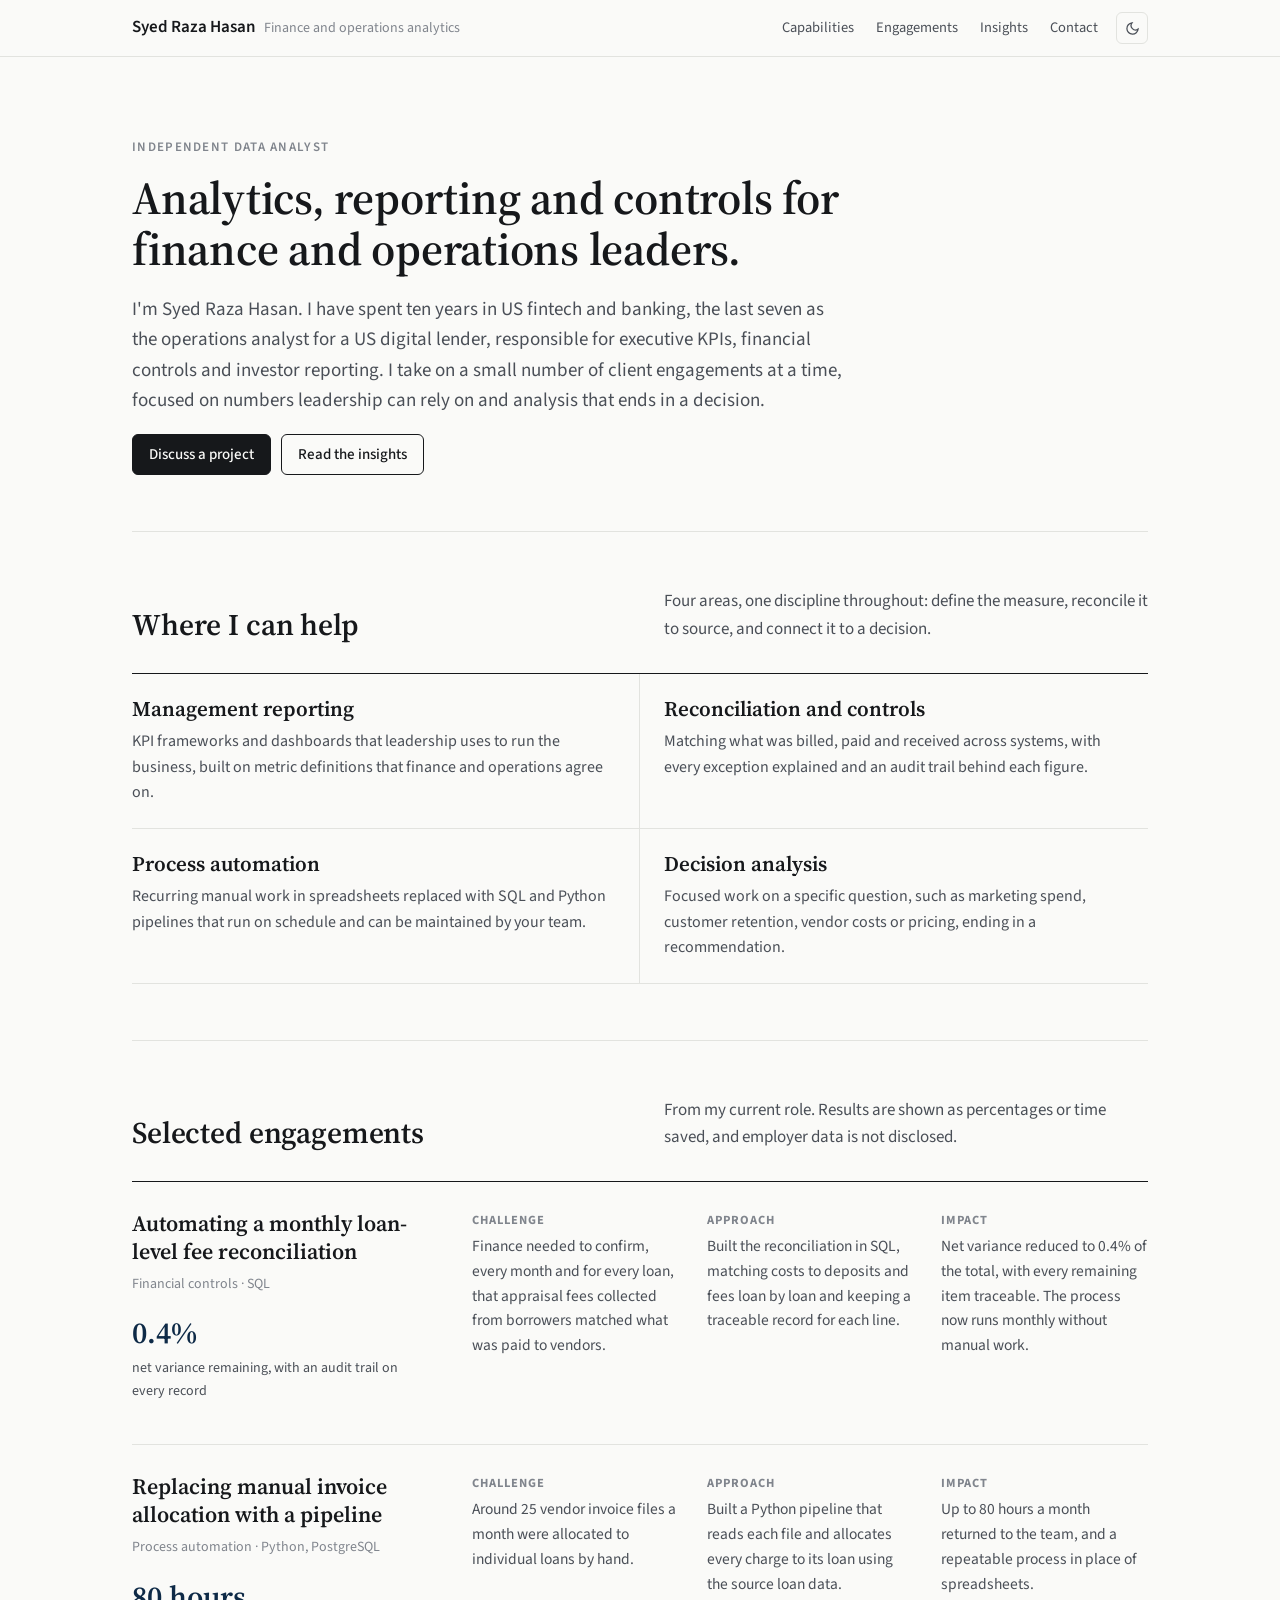
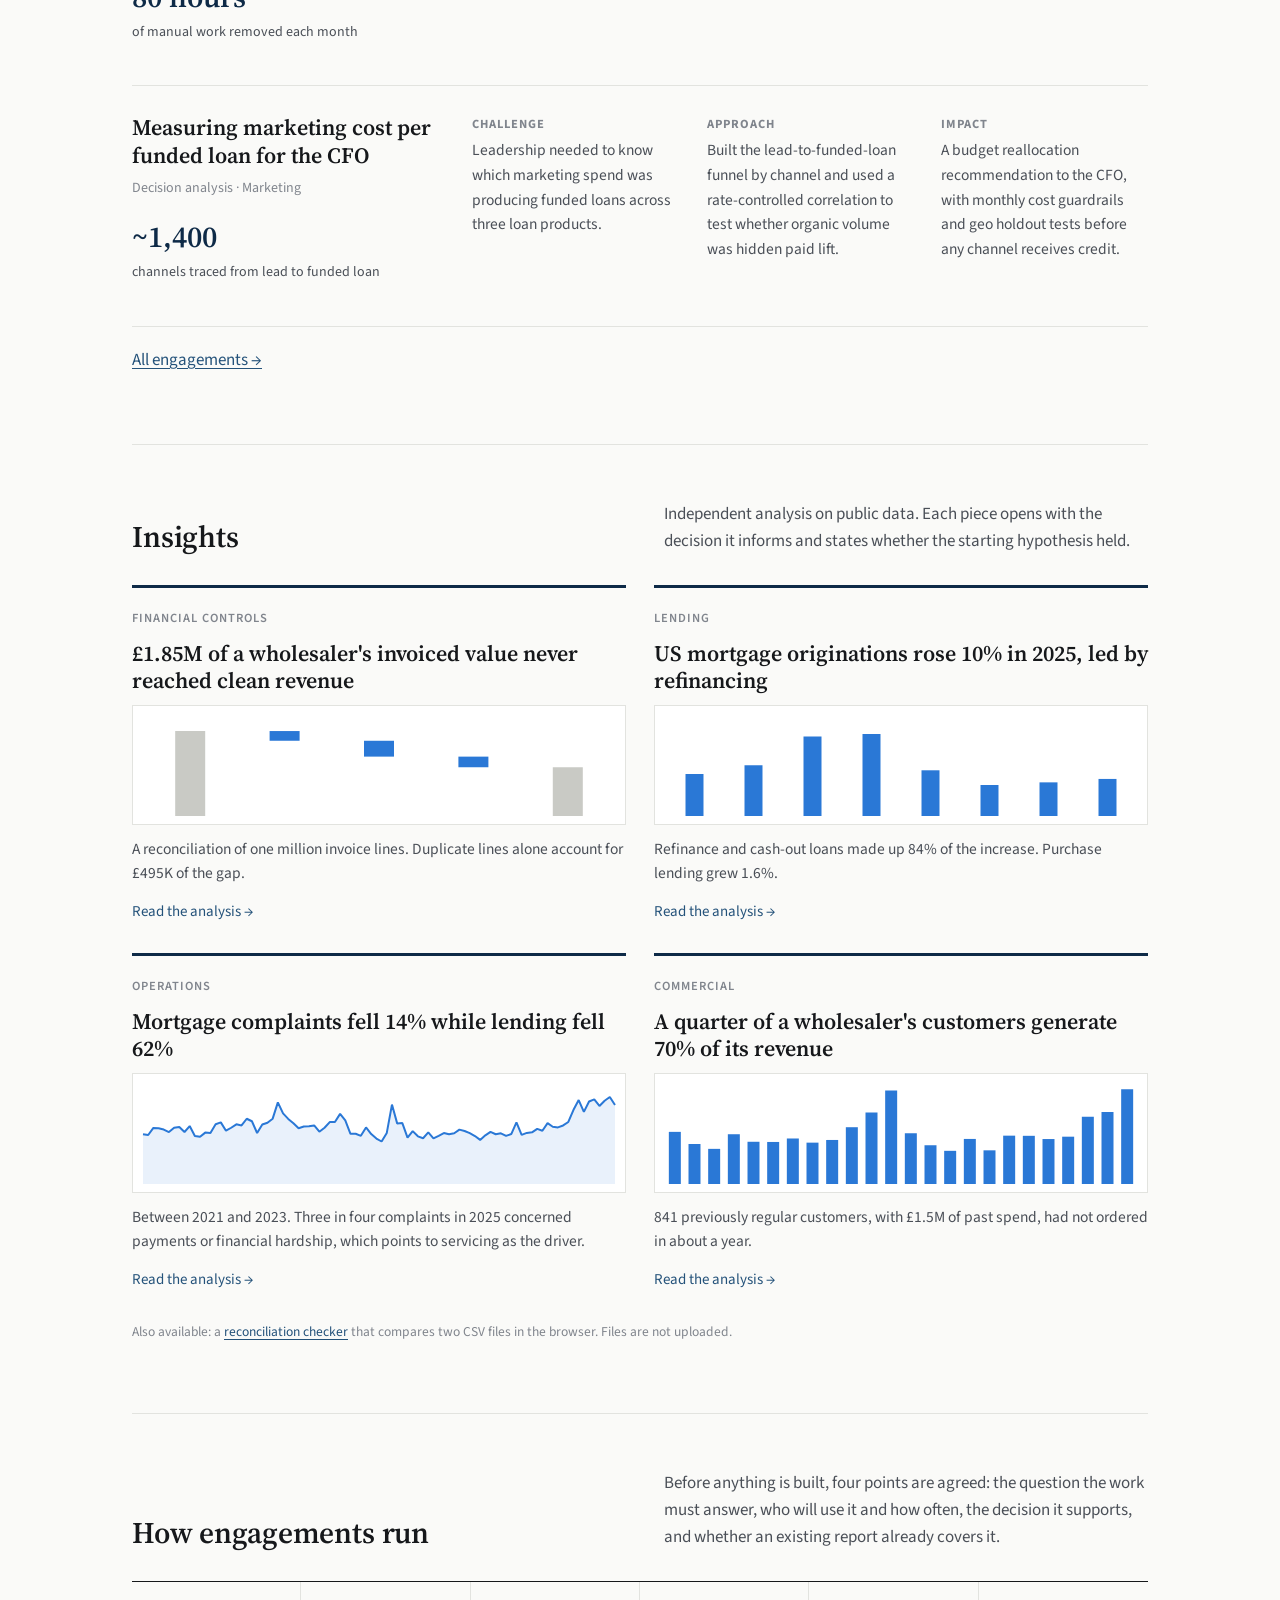
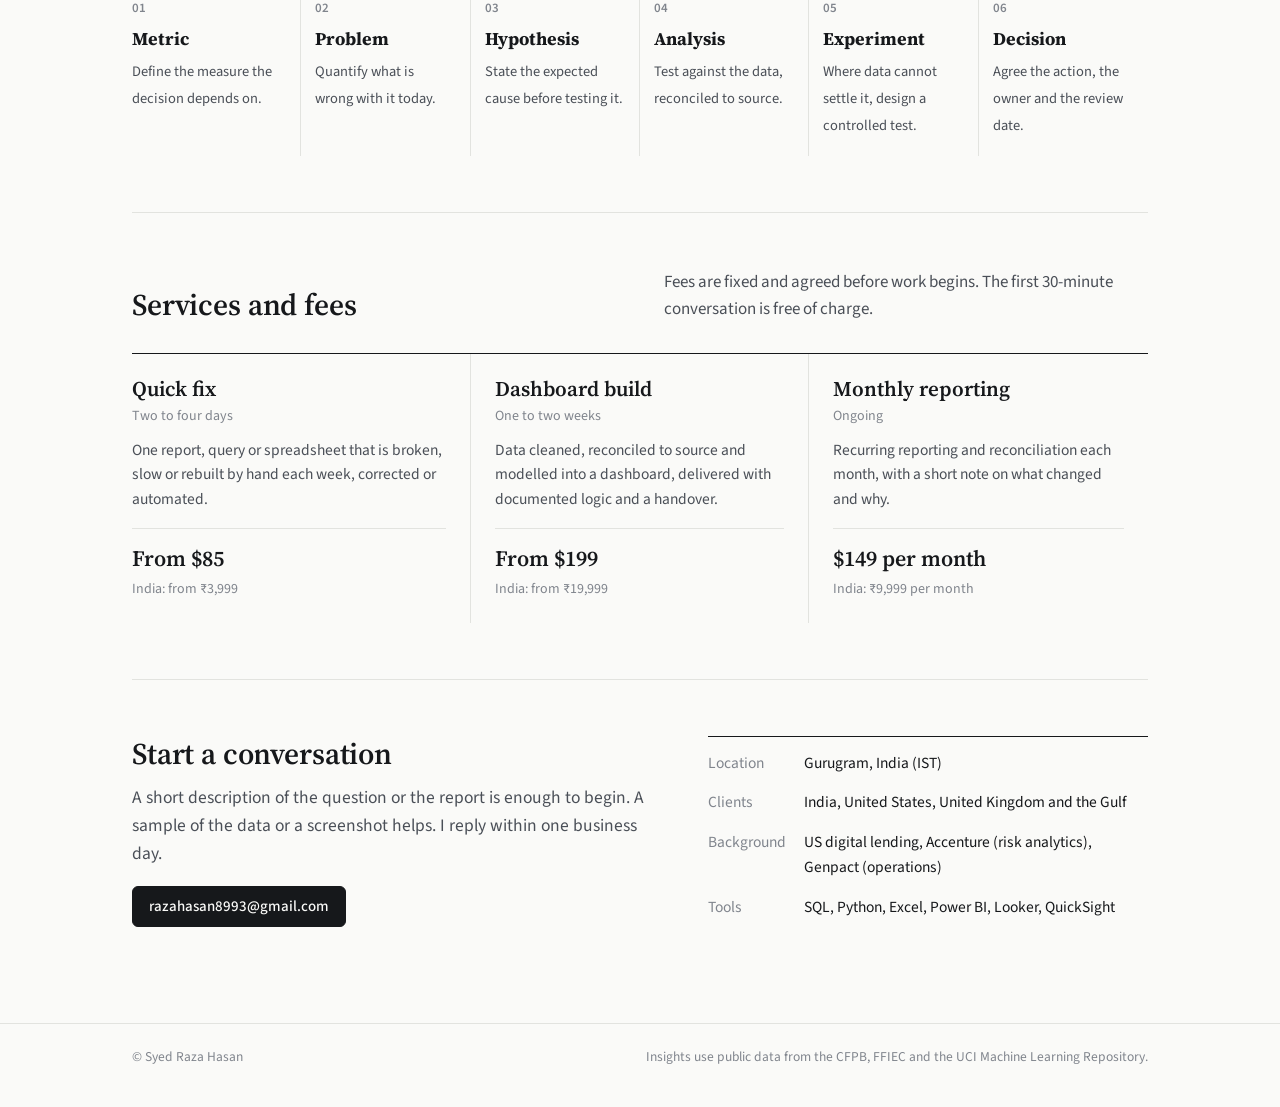
==== index.html @ 1d1a7c9b "Initial site" ====
<!doctype html>
<html lang="en">
<head>
<meta charset="utf-8">
<meta name="viewport" content="width=device-width, initial-scale=1">
<title>Syed Raza Hasan | Finance and Operations Analytics</title>
<meta name="description" content="Independent data analyst. Analytics, reporting and controls for finance and operations leaders. Ten years in US fintech and banking.">
<meta property="og:title" content="Syed Raza Hasan | Finance and Operations Analytics">
<meta property="og:description" content="Analytics, reporting and controls for finance and operations leaders.">
<link rel="preconnect" href="https://fonts.googleapis.com">
<link rel="preconnect" href="https://fonts.gstatic.com" crossorigin>
<link href="https://fonts.googleapis.com/css2?family=Source+Sans+3:wght@400;600&family=Source+Serif+4:opsz,wght@8..60,500;8..60,600&display=swap" rel="stylesheet">
<link rel="stylesheet" href="assets/style.css?v=12">
<link rel="icon" href="assets/favicon.svg" type="image/svg+xml">
</head>
<body>
<header class="site-head">
  <div class="wrap">
    <a class="brand" href="index.html">Syed Raza Hasan<small>Finance and operations analytics</small></a>
    <nav class="nav">
      <a class="hide-sm" href="#capabilities">Capabilities</a>
      <a class="hide-sm" href="#engagements">Engagements</a>
      <a href="#insights">Insights</a>
      <a href="#contact">Contact</a>
      <button class="theme-btn" type="button" aria-label="Toggle theme"></button>
    </nav>
  </div>
</header>

<main class="wrap">
  <div class="hero-block">
    <p class="kicker">Independent data analyst</p>
    <h1>Analytics, reporting and controls for finance and operations leaders.</h1>
    <p class="lede">I'm Syed Raza Hasan. I have spent ten years in US fintech and banking, the last seven as the operations analyst for a US digital lender, responsible for executive KPIs, financial controls and investor reporting. I take on a small number of client engagements at a time, focused on numbers leadership can rely on and analysis that ends in a decision.</p>
    <div class="cta-row">
      <a class="btn primary" href="mailto:razahasan8993@gmail.com?subject=Project%20enquiry">Discuss a project</a>
      <a class="btn" href="#insights">Read the insights</a>
    </div>
  </div>

  <section class="section" id="capabilities">
    <div class="section-head">
      <h2>Where I can help</h2>
      <p>Four areas, one discipline throughout: define the measure, reconcile it to source, and connect it to a decision.</p>
    </div>
    <div class="capabilities">
      <div class="capability"><h3>Management reporting</h3><p>KPI frameworks and dashboards that leadership uses to run the business, built on metric definitions that finance and operations agree on.</p></div>
      <div class="capability"><h3>Reconciliation and controls</h3><p>Matching what was billed, paid and received across systems, with every exception explained and an audit trail behind each figure.</p></div>
      <div class="capability"><h3>Process automation</h3><p>Recurring manual work in spreadsheets replaced with SQL and Python pipelines that run on schedule and can be maintained by your team.</p></div>
      <div class="capability"><h3>Decision analysis</h3><p>Focused work on a specific question, such as marketing spend, customer retention, vendor costs or pricing, ending in a recommendation.</p></div>
    </div>
  </section>

  <section class="section" id="engagements">
    <div class="section-head">
      <h2>Selected engagements</h2>
      <p>From my current role. Results are shown as percentages or time saved, and employer data is not disclosed.</p>
    </div>

    <article class="engagement">
      <div>
        <h3>Automating a monthly loan-level fee reconciliation</h3>
        <p class="tagline">Financial controls &middot; SQL</p>
        <p class="impact">0.4%<span>net variance remaining, with an audit trail on every record</span></p>
      </div>
      <div class="cap-grid">
        <div><h4>Challenge</h4><p>Finance needed to confirm, every month and for every loan, that appraisal fees collected from borrowers matched what was paid to vendors.</p></div>
        <div><h4>Approach</h4><p>Built the reconciliation in SQL, matching costs to deposits and fees loan by loan and keeping a traceable record for each line.</p></div>
        <div><h4>Impact</h4><p>Net variance reduced to 0.4% of the total, with every remaining item traceable. The process now runs monthly without manual work.</p></div>
      </div>
    </article>

    <article class="engagement">
      <div>
        <h3>Replacing manual invoice allocation with a pipeline</h3>
        <p class="tagline">Process automation &middot; Python, PostgreSQL</p>
        <p class="impact">80 hours<span>of manual work removed each month</span></p>
      </div>
      <div class="cap-grid">
        <div><h4>Challenge</h4><p>Around 25 vendor invoice files a month were allocated to individual loans by hand.</p></div>
        <div><h4>Approach</h4><p>Built a Python pipeline that reads each file and allocates every charge to its loan using the source loan data.</p></div>
        <div><h4>Impact</h4><p>Up to 80 hours a month returned to the team, and a repeatable process in place of spreadsheets.</p></div>
      </div>
    </article>

    <article class="engagement">
      <div>
        <h3>Measuring marketing cost per funded loan for the CFO</h3>
        <p class="tagline">Decision analysis &middot; Marketing</p>
        <p class="impact">~1,400<span>channels traced from lead to funded loan</span></p>
      </div>
      <div class="cap-grid">
        <div><h4>Challenge</h4><p>Leadership needed to know which marketing spend was producing funded loans across three loan products.</p></div>
        <div><h4>Approach</h4><p>Built the lead-to-funded-loan funnel by channel and used a rate-controlled correlation to test whether organic volume was hidden paid lift.</p></div>
        <div><h4>Impact</h4><p>A budget reallocation recommendation to the CFO, with monthly cost guardrails and geo holdout tests before any channel receives credit.</p></div>
      </div>
    </article>
    <p style="margin-top:20px"><a href="engagements.html">All engagements &rarr;</a></p>
  </section>

  <section class="section" id="insights">
    <div class="section-head">
      <h2>Insights</h2>
      <p>Independent analysis on public data. Each piece opens with the decision it informs and states whether the starting hypothesis held.</p>
    </div>
    <div class="insights">
      <a class="insight" href="work/leak-audit.html">
        <span class="cat">Financial controls</span>
        <h3>&pound;1.85M of a wholesaler's invoiced value never reached clean revenue</h3>
        <div class="thumb" id="th-audit"></div>
        <p>A reconciliation of one million invoice lines. Duplicate lines alone account for &pound;495K of the gap.</p>
        <span class="more">Read the analysis &rarr;</span>
      </a>
      <a class="insight" href="work/us-mortgage-market.html">
        <span class="cat">Lending</span>
        <h3>US mortgage originations rose 10% in 2025, led by refinancing</h3>
        <div class="thumb" id="th-hmda"></div>
        <p>Refinance and cash-out loans made up 84% of the increase. Purchase lending grew 1.6%.</p>
        <span class="more">Read the analysis &rarr;</span>
      </a>
      <a class="insight" href="work/mortgage-complaints.html">
        <span class="cat">Operations</span>
        <h3>Mortgage complaints fell 14% while lending fell 62%</h3>
        <div class="thumb" id="th-cfpb"></div>
        <p>Between 2021 and 2023. Three in four complaints in 2025 concerned payments or financial hardship, which points to servicing as the driver.</p>
        <span class="more">Read the analysis &rarr;</span>
      </a>
      <a class="insight" href="work/retail-customers.html">
        <span class="cat">Commercial</span>
        <h3>A quarter of a wholesaler's customers generate 70% of its revenue</h3>
        <div class="thumb" id="th-retail"></div>
        <p>841 previously regular customers, with &pound;1.5M of past spend, had not ordered in about a year.</p>
        <span class="more">Read the analysis &rarr;</span>
      </a>
    </div>
    <p class="small muted" style="margin-top:28px">Also available: a <a href="reconciliation-checker.html">reconciliation checker</a> that compares two CSV files in the browser. Files are not uploaded.</p>
  </section>

  <section class="section" id="approach">
    <div class="section-head">
      <h2>How engagements run</h2>
      <p>Before anything is built, four points are agreed: the question the work must answer, who will use it and how often, the decision it supports, and whether an existing report already covers it.</p>
    </div>
    <ol class="method-steps">
      <li><b>Metric</b><span>Define the measure the decision depends on.</span></li>
      <li><b>Problem</b><span>Quantify what is wrong with it today.</span></li>
      <li><b>Hypothesis</b><span>State the expected cause before testing it.</span></li>
      <li><b>Analysis</b><span>Test against the data, reconciled to source.</span></li>
      <li><b>Experiment</b><span>Where data cannot settle it, design a controlled test.</span></li>
      <li><b>Decision</b><span>Agree the action, the owner and the review date.</span></li>
    </ol>
  </section>

  <section class="section" id="models">
    <div class="section-head">
      <h2>Services and fees</h2>
      <p>Fees are fixed and agreed before work begins. The first 30-minute conversation is free of charge.</p>
    </div>
    <div class="models">
      <div class="model"><h3>Quick fix</h3><p class="dur">Two to four days</p><p>One report, query or spreadsheet that is broken, slow or rebuilt by hand each week, corrected or automated.</p><p class="fee">From $85<span>India: from &#8377;3,999</span></p></div>
      <div class="model"><h3>Dashboard build</h3><p class="dur">One to two weeks</p><p>Data cleaned, reconciled to source and modelled into a dashboard, delivered with documented logic and a handover.</p><p class="fee">From $199<span>India: from &#8377;19,999</span></p></div>
      <div class="model"><h3>Monthly reporting</h3><p class="dur">Ongoing</p><p>Recurring reporting and reconciliation each month, with a short note on what changed and why.</p><p class="fee">$149 per month<span>India: &#8377;9,999 per month</span></p></div>
    </div>
  </section>

  <section class="section" id="contact">
    <div class="contact-block">
      <div>
        <h2>Start a conversation</h2>
        <p class="lede" style="font-size:17.5px">A short description of the question or the report is enough to begin. A sample of the data or a screenshot helps. I reply within one business day.</p>
        <div class="cta-row"><a class="btn primary" href="mailto:razahasan8993@gmail.com?subject=Project%20enquiry">razahasan8993@gmail.com</a></div>
      </div>
      <dl>
        <dt>Location</dt><dd>Gurugram, India (IST)</dd>
        <dt>Clients</dt><dd>India, United States, United Kingdom and the Gulf</dd>
        <dt>Background</dt><dd>US digital lending, Accenture (risk analytics), Genpact (operations)</dd>
        <dt>Tools</dt><dd>SQL, Python, Excel, Power BI, Looker, QuickSight</dd>
      </dl>
    </div>
  </section>
</main>

<footer class="site-foot"><div class="wrap"><span>&copy; Syed Raza Hasan</span><span>Insights use public data from the CFPB, FFIEC and the UCI Machine Learning Repository.</span></div></footer>

<script src="assets/echarts.min.js?v=5.5.1"></script>
<script src="assets/viz.js?v=11"></script>
<script src="data/audit.js?v=5"></script>
<script src="data/hmda.js?v=3"></script>
<script src="data/complaints.js?v=3"></script>
<script src="data/retail.js?v=3"></script>
<script>
(function () {
  const { css } = V;
  const mini = (el, build) => V.register(el, () => Object.assign({ animation: false, grid: { left: 10, right: 10, top: 12, bottom: 8 } }, build()));
  const A = window.AUDIT.waterfall;
  mini("th-audit", () => {
    const base = [], vals = [];
    let run = A[0][1];
    A.forEach((r, i) => {
      if (i === 0 || i === A.length - 1) { base.push(0); vals.push({ value: r[1], itemStyle: { color: css("--axis") } }); }
      else { run += r[1]; base.push(run); vals.push({ value: -r[1], itemStyle: { color: css("--s1") } }); }
    });
    return { xAxis: { type: "category", show: false, data: A.map(r => r[0]) }, yAxis: { type: "value", show: false, min: 16e6 },
      series: [{ type: "bar", stack: "w", data: base, itemStyle: { color: "transparent" }, silent: true }, { type: "bar", stack: "w", data: vals, barMaxWidth: 30, silent: true }] };
  });
  const H = window.HMDA, yrs = H.years.map(String);
  mini("th-hmda", () => ({ xAxis: { type: "category", show: false, data: yrs }, yAxis: { type: "value", show: false },
    series: [{ type: "bar", data: yrs.map(y => H.states.reduce((a, s) => a + H.by_purpose[s][y].reduce((b, r) => b + r[1], 0), 0)), barMaxWidth: 18, itemStyle: { color: css("--s1") }, silent: true }] }));
  const C = window.COMPLAINTS, m = C.monthly;
  mini("th-cfpb", () => ({ xAxis: { type: "category", show: false, data: m.months, boundaryGap: false }, yAxis: { type: "value", show: false, min: 0 },
    series: [{ type: "line", data: m.months.map((_, i) => C.products.reduce((a, p) => a + m.series[p][i], 0)), showSymbol: false, lineStyle: { width: 2, color: css("--s1") }, areaStyle: { color: css("--s1"), opacity: 0.1 }, silent: true }] }));
  const R = window.RETAIL;
  mini("th-retail", () => ({ xAxis: { type: "category", show: false, data: R.monthly.months }, yAxis: { type: "value", show: false },
    series: [{ type: "bar", data: R.monthly.gross, barMaxWidth: 12, itemStyle: { color: css("--s1") }, silent: true }] }));
})();
</script>
</body>
</html>
---- assets/style.css ----
/* Plain, document-like styling. Chart chrome and categorical slots follow the validated dataviz palette. */
:root {
  color-scheme: light;
  --page: #fafaf8;
  --surface-1: #ffffff;
  --surface-2: #f2f2ef;
  --ink: #16181b;
  --ink-2: #4a4f57;
  --muted: #80858d;
  --grid: #e7e7e3;
  --axis: #c9cac5;
  --rule: #e2e3df;
  --link: #24527a;
  --accent: #24527a;
  --good-text: #1d6b2c;
  --bad-text: #a8322b;
  --s1: #2a78d6; --s2: #eb6834; --s3: #1baf7a; --s4: #eda100;
  --s5: #e87ba4; --s6: #008300; --s7: #4a3aa7; --s8: #e34948;
  --seq-100: #cde2fb; --seq-200: #9ec5f4; --seq-300: #6da7ec; --seq-400: #3987e5;
  --seq-500: #256abf; --seq-600: #184f95; --seq-700: #0d366b;
  --div-neg: #e34948; --div-mid: #ecebe7; --div-pos: #2a78d6;
  --status-good: #0ca30c; --status-warn: #fab219; --status-serious: #ec835a; --status-crit: #d03b3b;
  --var: #a8322b; --tick: #1d6b2c;
  --font: "Source Sans 3", system-ui, -apple-system, "Segoe UI", sans-serif;
  --serif: "Source Serif 4", Georgia, "Times New Roman", serif;
  --navy: #0e2a47;
  --mono: ui-monospace, "Cascadia Mono", "SF Mono", Consolas, monospace;
}
@media (prefers-color-scheme: dark) {
  :root:where(:not([data-theme="light"])) {
    color-scheme: dark;
    --page: #121315; --surface-1: #1a1b1e; --surface-2: #222327;
    --ink: #ecedee; --ink-2: #b6b9be; --muted: #80858d; --grid: #2a2c30; --axis: #3a3c41; --rule: #2b2d31;
    --link: #8fb5dd; --accent: #8fb5dd; --good-text: #5cbf6c; --bad-text: #ef7a72; --var: #ef7a72; --tick: #5cbf6c;
    --s1: #3987e5; --s2: #d95926; --s3: #199e70; --s4: #c98500;
    --s5: #d55181; --s6: #008300; --s7: #9085e9; --s8: #e66767;
    --div-neg: #e66767; --div-mid: #36383c; --div-pos: #3987e5;
  }
}
:root[data-theme="dark"] {
  color-scheme: dark;
  --page: #121315; --surface-1: #1a1b1e; --surface-2: #222327;
  --ink: #ecedee; --ink-2: #b6b9be; --muted: #80858d; --grid: #2a2c30; --axis: #3a3c41; --rule: #2b2d31;
  --link: #8fb5dd; --accent: #8fb5dd; --good-text: #5cbf6c; --bad-text: #ef7a72; --var: #ef7a72; --tick: #5cbf6c;
  --s1: #3987e5; --s2: #d95926; --s3: #199e70; --s4: #c98500;
  --s5: #d55181; --s6: #008300; --s7: #9085e9; --s8: #e66767;
  --div-neg: #e66767; --div-mid: #36383c; --div-pos: #3987e5;
}

* { box-sizing: border-box; }
html { -webkit-text-size-adjust: 100%; }
body { margin: 0; background: var(--page); color: var(--ink); font-family: var(--font); font-size: 16px; line-height: 1.6; -webkit-font-smoothing: antialiased; }
a { color: var(--link); text-underline-offset: 3px; text-decoration-thickness: 1px; }
a:hover { text-decoration-thickness: 2px; }
:focus-visible { outline: 2px solid var(--accent); outline-offset: 2px; border-radius: 2px; }
.wrap { max-width: 1080px; margin: 0 auto; padding: 0 16px; }
@media (min-width: 720px) { .wrap { padding: 0 32px; } }
p { margin: 0 0 14px; }
h1, h2, h3 { margin: 0; line-height: 1.2; font-weight: 600; }
h1, h2 { font-family: var(--serif); letter-spacing: -0.005em; }
h1 { font-size: clamp(32px, 4.4vw, 46px); line-height: 1.12; }
h2 { font-size: clamp(24px, 2.6vw, 30px); }
h3 { font-size: 17px; }
body { font-size: 17px; }

/* consulting conventions: exhibit labels, source lines, key findings */
.exhibit-no { font-size: 12px; text-transform: uppercase; letter-spacing: 0.08em; color: var(--muted); margin: 0 0 4px; font-weight: 600; }
.source { font-size: 12.5px; color: var(--muted); margin: 10px 0 0; border-top: 1px solid var(--rule); padding-top: 8px; }
.findings { margin: 6px 0 30px; padding: 22px 24px; background: var(--surface-1); border: 1px solid var(--rule); border-top: 3px solid var(--navy); }
.findings h2 { font-size: 15px; font-family: var(--font); text-transform: uppercase; letter-spacing: 0.08em; color: var(--muted); margin-bottom: 12px; }
.findings ol { margin: 0; padding-left: 20px; display: grid; gap: 10px; }
.findings li { color: var(--ink-2); padding-left: 4px; }
.findings li b { color: var(--ink); font-weight: 600; }
.kicker { font-size: 13px; text-transform: uppercase; letter-spacing: 0.1em; color: var(--muted); font-weight: 600; margin: 0 0 14px; }
:root[data-theme="dark"] .findings { border-top-color: var(--link); }
@media (prefers-color-scheme: dark) { :root:where(:not([data-theme="light"])) .findings { border-top-color: var(--link); } }

/* home sections */
.hero-block { padding: 80px 0 56px; max-width: 820px; }
.hero-block .lede { font-size: 19px; margin-top: 20px; max-width: 720px; }
.section { padding: 56px 0; border-top: 1px solid var(--rule); }
.section-head { display: grid; gap: 10px 48px; grid-template-columns: 1fr; margin-bottom: 30px; }
@media (min-width: 900px) { .section-head { grid-template-columns: 1fr 1fr; align-items: end; } }
.section-head p { margin: 0; color: var(--ink-2); }
.capabilities { display: grid; grid-template-columns: 1fr; gap: 0; border-top: 1px solid var(--ink); }
@media (min-width: 760px) { .capabilities { grid-template-columns: 1fr 1fr; } }
.capability { padding: 22px 24px 22px 0; border-bottom: 1px solid var(--rule); }
@media (min-width: 760px) { .capability:nth-child(odd) { border-right: 1px solid var(--rule); } .capability:nth-child(even) { padding-left: 24px; } }
.capability h3 { font-family: var(--serif); font-size: 21px; font-weight: 600; margin-bottom: 8px; }
.capability p { margin: 0; color: var(--ink-2); font-size: 16px; }
.engagement { display: grid; grid-template-columns: 1fr; gap: 14px 40px; padding: 28px 0; border-bottom: 1px solid var(--rule); }
.engagement:first-of-type { border-top: 1px solid var(--ink); }
@media (min-width: 900px) { .engagement { grid-template-columns: 300px 1fr; } }
.engagement h3 { font-family: var(--serif); font-size: 22px; line-height: 1.25; }
.engagement .tagline { color: var(--muted); font-size: 14px; margin-top: 8px; }
.engagement .impact { font-family: var(--serif); font-size: 30px; font-weight: 600; margin-top: 14px; color: var(--navy); }
:root[data-theme="dark"] .engagement .impact { color: var(--link); }
@media (prefers-color-scheme: dark) { :root:where(:not([data-theme="light"])) .engagement .impact { color: var(--link); } }
.engagement .impact span { display: block; font-family: var(--font); font-size: 14px; font-weight: 400; color: var(--ink-2); }
.cap-grid { display: grid; grid-template-columns: 1fr; gap: 12px 28px; }
@media (min-width: 640px) { .cap-grid { grid-template-columns: repeat(3, 1fr); } }
.cap-grid h4 { font-size: 12.5px; text-transform: uppercase; letter-spacing: 0.08em; color: var(--muted); margin: 0 0 4px; }
.cap-grid p { margin: 0; color: var(--ink-2); font-size: 15.5px; }
.insights { display: grid; grid-template-columns: 1fr; gap: 28px; }
@media (min-width: 760px) { .insights { grid-template-columns: 1fr 1fr; } }
.insight { display: block; color: inherit; text-decoration: none; border-top: 3px solid var(--navy); padding-top: 16px; }
:root[data-theme="dark"] .insight { border-top-color: var(--link); }
@media (prefers-color-scheme: dark) { :root:where(:not([data-theme="light"])) .insight { border-top-color: var(--link); } }
.insight .cat { font-size: 12.5px; text-transform: uppercase; letter-spacing: 0.08em; color: var(--muted); font-weight: 600; }
.insight h3 { font-family: var(--serif); font-size: 22px; line-height: 1.25; margin: 8px 0 10px; }
.insight:hover h3 { text-decoration: underline; text-decoration-thickness: 1px; text-underline-offset: 4px; }
.insight p { color: var(--ink-2); font-size: 15.5px; margin: 0 0 12px; }
.insight .thumb { height: 120px; background: var(--surface-1); border: 1px solid var(--rule); margin-bottom: 12px; }
.insight .more { font-size: 15px; color: var(--link); }
.method-steps { list-style: none; margin: 0; padding: 0; display: grid; grid-template-columns: 1fr; border-top: 1px solid var(--ink); counter-reset: m; }
@media (min-width: 900px) { .method-steps { grid-template-columns: repeat(6, 1fr); } }
.method-steps li { padding: 16px 16px 16px 0; border-bottom: 1px solid var(--rule); }
@media (min-width: 900px) { .method-steps li { border-bottom: 0; border-right: 1px solid var(--rule); padding-left: 14px; } .method-steps li:first-child { padding-left: 0; } .method-steps li:last-child { border-right: 0; } }
.method-steps li::before { counter-increment: m; content: counter(m, decimal-leading-zero); display: block; font-size: 13px; color: var(--muted); font-weight: 600; margin-bottom: 6px; }
.method-steps b { display: block; font-family: var(--serif); font-size: 18px; margin-bottom: 4px; }
.method-steps span { color: var(--ink-2); font-size: 14.5px; }
.models { display: grid; grid-template-columns: 1fr; gap: 0; border-top: 1px solid var(--ink); }
@media (min-width: 760px) { .models { grid-template-columns: repeat(3, 1fr); } }
.model { padding: 22px 24px 22px 0; border-bottom: 1px solid var(--rule); }
@media (min-width: 760px) { .model { border-bottom: 0; border-right: 1px solid var(--rule); padding-left: 24px; } .model:first-child { padding-left: 0; } .model:last-child { border-right: 0; } }
.model h3 { font-family: var(--serif); font-size: 21px; margin-bottom: 4px; }
.model .dur { font-size: 14px; color: var(--muted); margin-bottom: 10px; }
.model p { margin: 0; color: var(--ink-2); font-size: 15.5px; }
.model .fee { margin-top: 16px; padding-top: 12px; border-top: 1px solid var(--rule); font-family: var(--serif); font-size: 22px; font-weight: 600; color: var(--ink); }
.model .fee span { display: block; font-family: var(--font); font-size: 14px; font-weight: 400; color: var(--muted); margin-top: 2px; }
.contact-block { display: grid; grid-template-columns: 1fr; gap: 20px 48px; }
@media (min-width: 900px) { .contact-block { grid-template-columns: 1.2fr 1fr; } }
.contact-block dl { margin: 0; display: grid; grid-template-columns: auto 1fr; gap: 8px 18px; font-size: 15.5px; border-top: 1px solid var(--ink); padding-top: 14px; }
.contact-block dt { color: var(--muted); }
.contact-block dd { margin: 0; }
.muted { color: var(--muted); }
.small { font-size: 13.5px; }

/* ---------- header / footer ---------- */
.site-head { border-bottom: 1px solid var(--rule); background: var(--page); position: sticky; top: 0; z-index: 20; }
.site-head .wrap { display: flex; align-items: center; justify-content: space-between; height: 56px; gap: 12px; }
.brand { color: var(--ink); text-decoration: none; font-weight: 600; white-space: nowrap; }
.brand small { font-weight: 400; color: var(--muted); margin-left: 8px; font-size: 14px; }
@media (max-width: 560px) { .brand small { display: none; } }
.nav { display: flex; align-items: center; gap: 2px; }
.nav a { color: var(--ink-2); text-decoration: none; font-size: 14.5px; padding: 6px 10px; }
.nav a:hover, .nav a[aria-current="page"] { color: var(--ink); }
.nav .hide-sm { display: none; }
@media (min-width: 640px) { .nav .hide-sm { display: inline-block; } }
.theme-btn { border: 1px solid var(--rule); background: transparent; color: var(--ink-2); width: 32px; height: 32px; border-radius: 6px; display: grid; place-items: center; cursor: pointer; padding: 0; margin-left: 6px; }
.theme-btn svg { width: 15px; height: 15px; }
.site-foot { border-top: 1px solid var(--rule); padding: 22px 0 40px; color: var(--muted); font-size: 13.5px; margin-top: 40px; }
.site-foot .wrap { display: flex; justify-content: space-between; gap: 12px; flex-wrap: wrap; }
.site-foot a { color: var(--ink-2); }

/* ---------- home: label column + content column ---------- */
.intro { padding: 64px 0 40px; max-width: 760px; }
.intro .role { color: var(--ink-2); font-size: 18px; margin: 8px 0 20px; }
.intro p { font-size: 17.5px; color: var(--ink-2); }
.intro .links { display: flex; gap: 22px; flex-wrap: wrap; font-size: 15.5px; margin-top: 8px; }
.row { display: grid; grid-template-columns: 1fr; gap: 10px 40px; padding: 36px 0; border-top: 1px solid var(--rule); }
@media (min-width: 860px) { .row { grid-template-columns: 190px 1fr; } }
.row > h2 { font-size: 15px; font-weight: 600; color: var(--ink-2); padding-top: 3px; }
.row-body > p { color: var(--ink-2); max-width: 720px; }

.work-list { display: grid; gap: 0; }
.work-item { display: grid; grid-template-columns: 1fr; gap: 6px 22px; padding: 18px 0; border-bottom: 1px solid var(--rule); color: inherit; text-decoration: none; }
.work-item:first-child { padding-top: 0; }
.work-item:last-child { border-bottom: 0; }
@media (min-width: 640px) { .work-item { grid-template-columns: 200px 1fr; } }
.work-item .thumb { height: 104px; background: var(--surface-1); border: 1px solid var(--rule); border-radius: 6px; }
.work-item h3 { color: var(--link); font-size: 17px; margin-bottom: 4px; }
.work-item:hover h3 { text-decoration: underline; }
.work-item p { margin: 0 0 6px; color: var(--ink-2); font-size: 15px; }
.work-item .meta { font-size: 13px; color: var(--muted); }

.figures { display: grid; gap: 0; }
.figures div { display: grid; grid-template-columns: 110px 1fr; gap: 16px; padding: 10px 0; border-bottom: 1px solid var(--rule); font-size: 15px; }
.figures div:first-child { padding-top: 0; }
.figures div:last-child { border-bottom: 0; }
.figures b { font-weight: 600; font-variant-numeric: tabular-nums; }
.figures span { color: var(--ink-2); }

.services { display: grid; gap: 0; }
.service { display: grid; grid-template-columns: 1fr; gap: 4px 24px; padding: 14px 0; border-bottom: 1px solid var(--rule); }
.service:first-child { padding-top: 0; }
.service:last-child { border-bottom: 0; }
@media (min-width: 640px) { .service { grid-template-columns: 1fr 160px; } }
.service h3 { font-size: 16px; margin-bottom: 2px; }
.service p { margin: 0; color: var(--ink-2); font-size: 15px; }
.service .price { font-size: 15px; font-variant-numeric: tabular-nums; }
@media (min-width: 640px) { .service .price { text-align: right; } }
.service .price span { display: block; color: var(--muted); font-size: 13.5px; }

.steps-inline { margin: 14px 0 0; padding: 0; list-style: none; display: grid; gap: 6px; font-size: 15px; color: var(--ink-2); }
.steps-inline li { display: grid; grid-template-columns: 110px 1fr; gap: 12px; }
.steps-inline li b { color: var(--ink); font-weight: 600; }

.btn { display: inline-flex; align-items: center; gap: 8px; padding: 9px 16px; font: 500 15px var(--font); text-decoration: none; border: 1px solid var(--ink); border-radius: 6px; color: var(--ink); background: transparent; cursor: pointer; }
.btn:hover { background: var(--surface-2); text-decoration: none; }
.btn.primary { background: var(--ink); color: var(--page); }
.btn.primary:hover { opacity: 0.88; background: var(--ink); }
.cta-row { display: flex; gap: 10px; flex-wrap: wrap; margin-top: 18px; }

/* ---------- inner pages ---------- */
.dash-head { padding: 36px 0 18px; }
.dash-head h1 { font-size: clamp(26px, 3.4vw, 36px); }
.dash-head .lede, .lede { margin-top: 12px; font-size: 17px; color: var(--ink-2); max-width: 760px; }
.eyebrow { font-size: 13.5px; color: var(--muted); margin: 0 0 8px; }
.crumbs { font-size: 14px; margin-bottom: 16px; }
.crumbs a { color: var(--ink-2); }
.meta-row { display: flex; gap: 6px 20px; flex-wrap: wrap; margin-top: 14px; font-size: 13.5px; color: var(--muted); }
.meta-row b { color: var(--ink-2); font-weight: 500; }

.brief { display: grid; grid-template-columns: 1fr; background: var(--surface-1); border: 1px solid var(--rule); border-radius: 8px; margin: 4px 0 28px; overflow: hidden; }
@media (min-width: 980px) { .brief { grid-template-columns: 290px 1fr; } }
.brief-who { padding: 18px 20px; border-bottom: 1px solid var(--rule); background: var(--surface-2); }
@media (min-width: 980px) { .brief-who { border-bottom: 0; border-right: 1px solid var(--rule); } }
.brief-who h3 { font-size: 14px; color: var(--ink); margin-bottom: 12px; }
.brief-who dl { margin: 0; display: grid; gap: 10px; }
.brief-who dt { font-size: 12.5px; color: var(--muted); }
.brief-who dd { margin: 1px 0 0; font-size: 14.5px; line-height: 1.45; }
.chain { list-style: none; margin: 0; padding: 6px 20px; }
.chain li { display: grid; grid-template-columns: 110px 1fr; gap: 14px; padding: 11px 0; border-bottom: 1px solid var(--rule); font-size: 14.5px; line-height: 1.5; }
.chain li:last-child { border-bottom: 0; }
.chain li > span { font-size: 13.5px; color: var(--ink); font-weight: 600; }
.chain li p { margin: 0; color: var(--ink-2); }
.chain li p b { color: var(--ink); font-weight: 600; }
.chain .verdict { display: block; font-size: 13px; color: var(--muted); margin-top: 4px; }
.chain .verdict svg { display: none; }
@media (max-width: 560px) { .chain li { grid-template-columns: 1fr; gap: 2px; } }

.filters { display: flex; flex-wrap: wrap; gap: 10px 14px; align-items: end; padding: 12px 0; margin-bottom: 8px; position: sticky; top: 56px; z-index: 10; background: var(--page); border-bottom: 1px solid var(--rule); }
.filters label { display: grid; gap: 4px; font-size: 12.5px; color: var(--muted); }
.filters select { font: 14px var(--font); color: var(--ink); background: var(--surface-1); border: 1px solid var(--axis); border-radius: 6px; padding: 7px 30px 7px 10px; min-width: 150px; appearance: none;
  background-image: linear-gradient(45deg, transparent 50%, var(--muted) 50%), linear-gradient(135deg, var(--muted) 50%, transparent 50%); background-position: calc(100% - 15px) 52%, calc(100% - 10px) 52%; background-size: 5px 5px; background-repeat: no-repeat; }
.seg { display: inline-flex; border: 1px solid var(--axis); border-radius: 6px; overflow: hidden; background: var(--surface-1); }
.seg button { font: 13px var(--font); border: 0; background: transparent; color: var(--ink-2); padding: 6px 10px; cursor: pointer; }
.seg button + button { border-left: 1px solid var(--rule); }
.seg button[aria-pressed="true"] { background: var(--surface-2); color: var(--ink); font-weight: 600; }
.filters .reset { font-size: 13.5px; color: var(--link); background: none; border: 0; cursor: pointer; padding: 8px 4px; font-family: inherit; }

.kpis { display: grid; grid-template-columns: repeat(2, 1fr); gap: 12px; margin: 18px 0; }
@media (min-width: 900px) { .kpis { grid-template-columns: repeat(5, 1fr); } }
.kpis.k4 { grid-template-columns: repeat(2, 1fr); }
@media (min-width: 900px) { .kpis.k4 { grid-template-columns: repeat(4, 1fr); } }
.kpi { background: var(--surface-1); border: 1px solid var(--rule); border-radius: 8px; padding: 14px 16px; min-width: 0; }
.kpi .label { font-size: 13px; color: var(--ink-2); }
.kpi .value { font-size: 24px; font-weight: 600; letter-spacing: -0.01em; margin-top: 2px; white-space: nowrap; }
.kpi .delta { font-size: 13px; margin-top: 2px; color: var(--muted); }
.kpi .delta.up { color: var(--good-text); }
.kpi .delta.down { color: var(--bad-text); }
.kpi.hero .value { font-size: clamp(28px, 3.2vw, 38px); }

.dash-grid { display: grid; gap: 16px; grid-template-columns: 1fr; margin-bottom: 16px; }
@media (min-width: 980px) { .dash-grid.two { grid-template-columns: 1fr 1fr; } .dash-grid.wide-left { grid-template-columns: 1.6fr 1fr; } }
.panel { background: var(--surface-1); border: 1px solid var(--rule); border-radius: 8px; padding: 18px 18px 12px; min-width: 0; }
.panel-head { display: flex; justify-content: space-between; gap: 12px; align-items: start; margin-bottom: 6px; }
.panel-head h3 { font-size: 15.5px; }
.panel-head p { margin: 3px 0 0; font-size: 13px; color: var(--muted); }
.panel-tools { display: flex; gap: 6px; flex-shrink: 0; flex-wrap: wrap; }
.tbl-btn { font: 12.5px var(--font); color: var(--ink-2); background: transparent; border: 1px solid var(--axis); border-radius: 6px; padding: 3px 9px; cursor: pointer; }
.tbl-btn[aria-pressed="true"] { background: var(--surface-2); color: var(--ink); }
.chart { width: 100%; height: 320px; }
.chart.tall { height: 400px; }
.chart.short { height: 260px; }
.table-view { display: none; max-height: 400px; overflow: auto; }
.panel.show-table .chart, .panel.show-table .tilemap, .panel.show-table .legend-scale { display: none; }
.panel.show-table .table-view { display: block; }

table.data { width: 100%; border-collapse: collapse; font-size: 13.5px; }
table.data th, table.data td { padding: 8px 10px; border-bottom: 1px solid var(--rule); text-align: right; white-space: nowrap; }
table.data th:first-child, table.data td:first-child { text-align: left; }
table.data td.txt, table.data th.txt { text-align: left; white-space: normal; }
table.data th { font-weight: 600; font-size: 12.5px; color: var(--ink-2); position: sticky; top: 0; background: var(--surface-1); cursor: pointer; user-select: none; }
table.data th[aria-sort="descending"]::after { content: " \2193"; }
table.data th[aria-sort="ascending"]::after { content: " \2191"; }
table.data td { font-variant-numeric: tabular-nums; }
table.data tr.sel td { background: var(--surface-2); }
table.data tbody tr:hover td { background: var(--surface-2); }
.bar-cell { display: flex; align-items: center; gap: 8px; justify-content: flex-end; }
.bar-cell i { display: block; height: 8px; border-radius: 0 4px 4px 0; background: var(--s1); min-width: 2px; }
.chip { display: inline-flex; align-items: center; gap: 5px; font-size: 12px; padding: 1px 8px; border-radius: 999px; border: 1px solid var(--rule); color: var(--ink-2); }
.chip svg { width: 12px; height: 12px; }

.legend { display: flex; flex-wrap: wrap; gap: 6px 14px; font-size: 12.5px; color: var(--ink-2); margin: 4px 0 2px; }
.legend span { display: inline-flex; align-items: center; gap: 6px; }
.legend i { width: 10px; height: 10px; border-radius: 3px; display: inline-block; }
.legend i.line { height: 2px; width: 14px; border-radius: 1px; }

.tilemap { position: relative; display: grid; grid-template-columns: repeat(12, 1fr); gap: 3px; margin: 12px auto 6px; max-width: 560px; }
.tile { aspect-ratio: 1.15 / 1; border-radius: 4px; display: grid; place-items: center; font: 600 11px var(--font); cursor: pointer; border: 0; padding: 0; transition: transform .1s, box-shadow .1s; }
.tile:hover, .tile:focus-visible { transform: scale(1.08); box-shadow: 0 0 0 2px var(--ink); z-index: 2; }
.tile.sel { box-shadow: 0 0 0 2px var(--ink); }
@media (max-width: 520px) { .tile { font-size: 8px; } .tilemap { gap: 2px; } }
.legend-scale { display: flex; align-items: center; gap: 8px; font-size: 12px; color: var(--muted); margin-top: 4px; }
.legend-scale .ramp { height: 8px; flex: 0 1 220px; border-radius: 4px; }

.tip { position: fixed; z-index: 50; pointer-events: none; background: var(--surface-1); color: var(--ink); border: 1px solid var(--rule); border-radius: 6px; padding: 8px 10px; font-size: 12.5px; line-height: 1.45; box-shadow: 0 6px 20px rgba(0, 0, 0, 0.12); min-width: 140px; opacity: 0; transition: opacity .08s; }
.tip .t { color: var(--ink-2); font-size: 12px; margin-bottom: 4px; }
.tip .r { display: flex; align-items: center; gap: 8px; justify-content: space-between; }
.tip .r em { font-style: normal; color: var(--ink-2); display: inline-flex; align-items: center; gap: 6px; }
.tip .r em i { width: 12px; height: 2px; border-radius: 1px; display: inline-block; }
.tip .r b { font-weight: 600; font-variant-numeric: tabular-nums; }

.notes { display: grid; gap: 16px; grid-template-columns: 1fr; margin: 8px 0 24px; }
@media (min-width: 860px) { .notes { grid-template-columns: repeat(3, 1fr); } }
.note { border-left: 2px solid var(--axis); padding: 2px 0 2px 14px; }
.note b { display: block; font-size: 20px; font-weight: 600; }
.note p { margin: 4px 0 0; color: var(--ink-2); font-size: 14.5px; }

.method { font-size: 14px; color: var(--ink-2); padding: 24px 0 8px; border-top: 1px solid var(--rule); margin-top: 20px; }
.method h3 { font-size: 14.5px; margin-bottom: 8px; color: var(--ink); }
.method p { max-width: 820px; }

/* status marks in reconciliation tables */
.tm { font-weight: 600; display: inline-block; min-width: 1.2em; text-align: center; }
.tm.ok { color: var(--tick); }
.tm.foot { color: var(--accent); }
.tm.var, .tm.nomatch, .tm.dup { color: var(--var); }

/* current-role page */
.cs { padding: 32px 0; border-bottom: 1px solid var(--rule); }
.cs-grid { display: grid; gap: 20px; grid-template-columns: 1fr; }
@media (min-width: 900px) { .cs-grid { grid-template-columns: 1fr 1.6fr; } }
.cs h2 { font-size: 21px; margin-bottom: 8px; }
.cs .facts { display: grid; grid-template-columns: repeat(2, 1fr); gap: 10px; margin-top: 14px; }
.cs .facts div { background: var(--surface-1); border: 1px solid var(--rule); border-radius: 8px; padding: 10px 12px; }
.cs .facts b { display: block; font-size: 18px; font-weight: 600; }
.cs .facts span { font-size: 13px; color: var(--ink-2); }
.cs h4 { font-size: 14px; color: var(--ink); margin: 16px 0 4px; }
.cs h4:first-child { margin-top: 0; }
.cs p { color: var(--ink-2); }

/* reconciliation checker */
.drop { border: 1px dashed var(--axis); border-radius: 8px; background: var(--surface-1); padding: 18px; min-height: 140px; }
.drop.over { border-color: var(--accent); background: var(--surface-2); }
.drop h3 { font-size: 16px; }
.drop .hint { font-size: 14px; color: var(--ink-2); margin: 4px 0 12px; }
.drop input[type=file] { font: 13.5px var(--font); max-width: 100%; }
.drop .loaded { font-size: 13.5px; color: var(--good-text); margin-top: 10px; }
.field { display: grid; gap: 4px; font-size: 12.5px; color: var(--muted); }
.field select, .field input { font: 14px var(--font); color: var(--ink); background: var(--surface-1); border: 1px solid var(--axis); border-radius: 6px; padding: 6px 8px; min-width: 0; }
.fields { display: grid; gap: 10px; grid-template-columns: 1fr 1fr; margin-top: 12px; }
.chips { display: flex; flex-wrap: wrap; gap: 6px; margin: 10px 0; }
.chips button { font: 13px var(--font); border: 1px solid var(--axis); border-radius: 999px; background: transparent; color: var(--ink-2); padding: 3px 11px; cursor: pointer; }
.chips button[aria-pressed="true"] { background: var(--surface-2); color: var(--ink); border-color: var(--ink-2); }
.summary-table { width: 100%; border-collapse: collapse; font-size: 14.5px; }
.summary-table th { text-align: right; font-size: 12.5px; font-weight: 600; color: var(--muted); padding: 0 8px 8px; border-bottom: 1px solid var(--rule); }
.summary-table th:first-child, .summary-table td:first-child { text-align: left; }
.summary-table td { padding: 8px; text-align: right; border-bottom: 1px solid var(--rule); font-variant-numeric: tabular-nums; }
.summary-table td.m { width: 28px; text-align: center; }
.summary-table tr.flag td { color: var(--var); }
.summary-table tfoot td { font-weight: 600; border-bottom: 0; }
.summary-table tfoot tr:first-child td { border-top: 1px solid var(--ink-2); }

@media (max-width: 640px) {
  .filters { position: static; }
  .filters label { flex: 1 1 140px; }
  .filters select { min-width: 0; width: 100%; }
  .panel-head { flex-wrap: wrap; }
  .chart.tall { height: 360px; }
  .kpi .value { font-size: 21px; }
  .kpi.hero .value { font-size: 27px; }
  .fields { grid-template-columns: 1fr; }
  .figures div { grid-template-columns: 90px 1fr; }
  .steps-inline li { grid-template-columns: 1fr; gap: 0; }
  .summary-table { font-size: 13px; }
  .summary-table td, .summary-table th { padding-left: 4px; padding-right: 4px; }
}
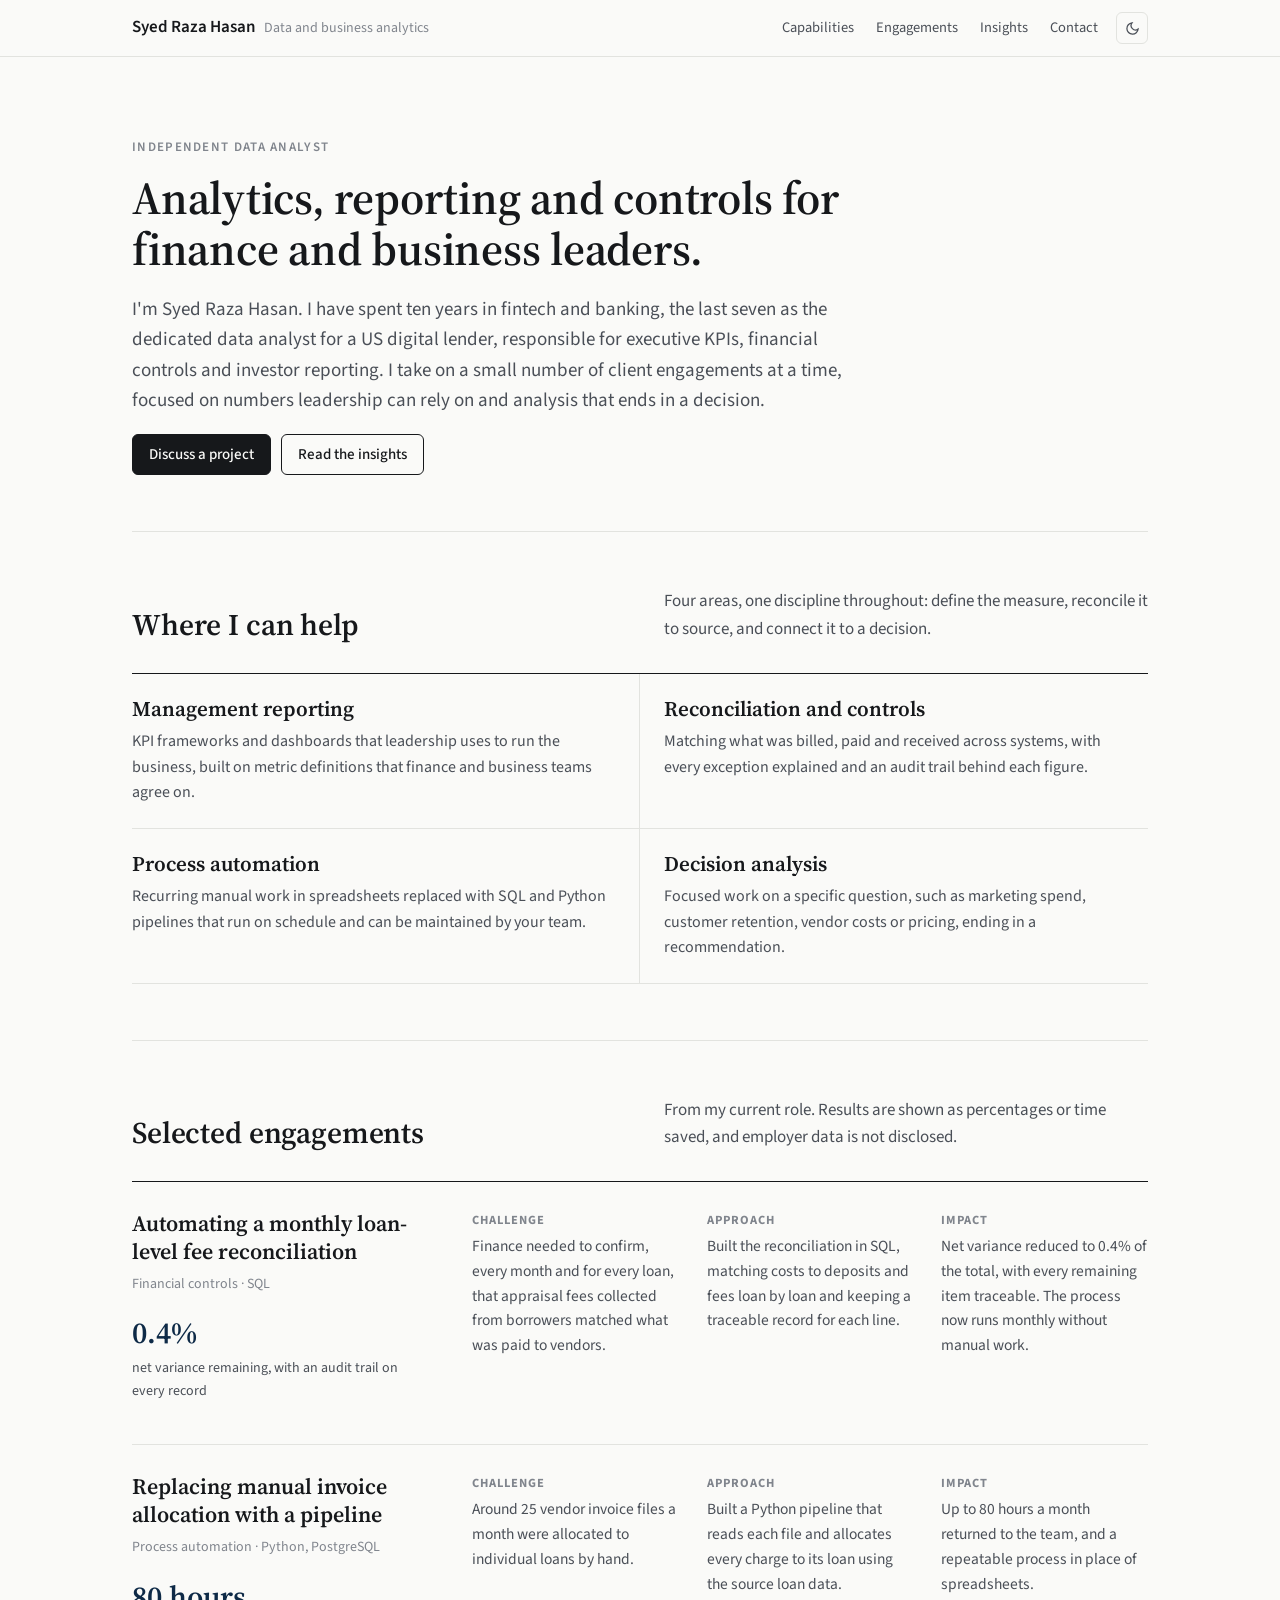
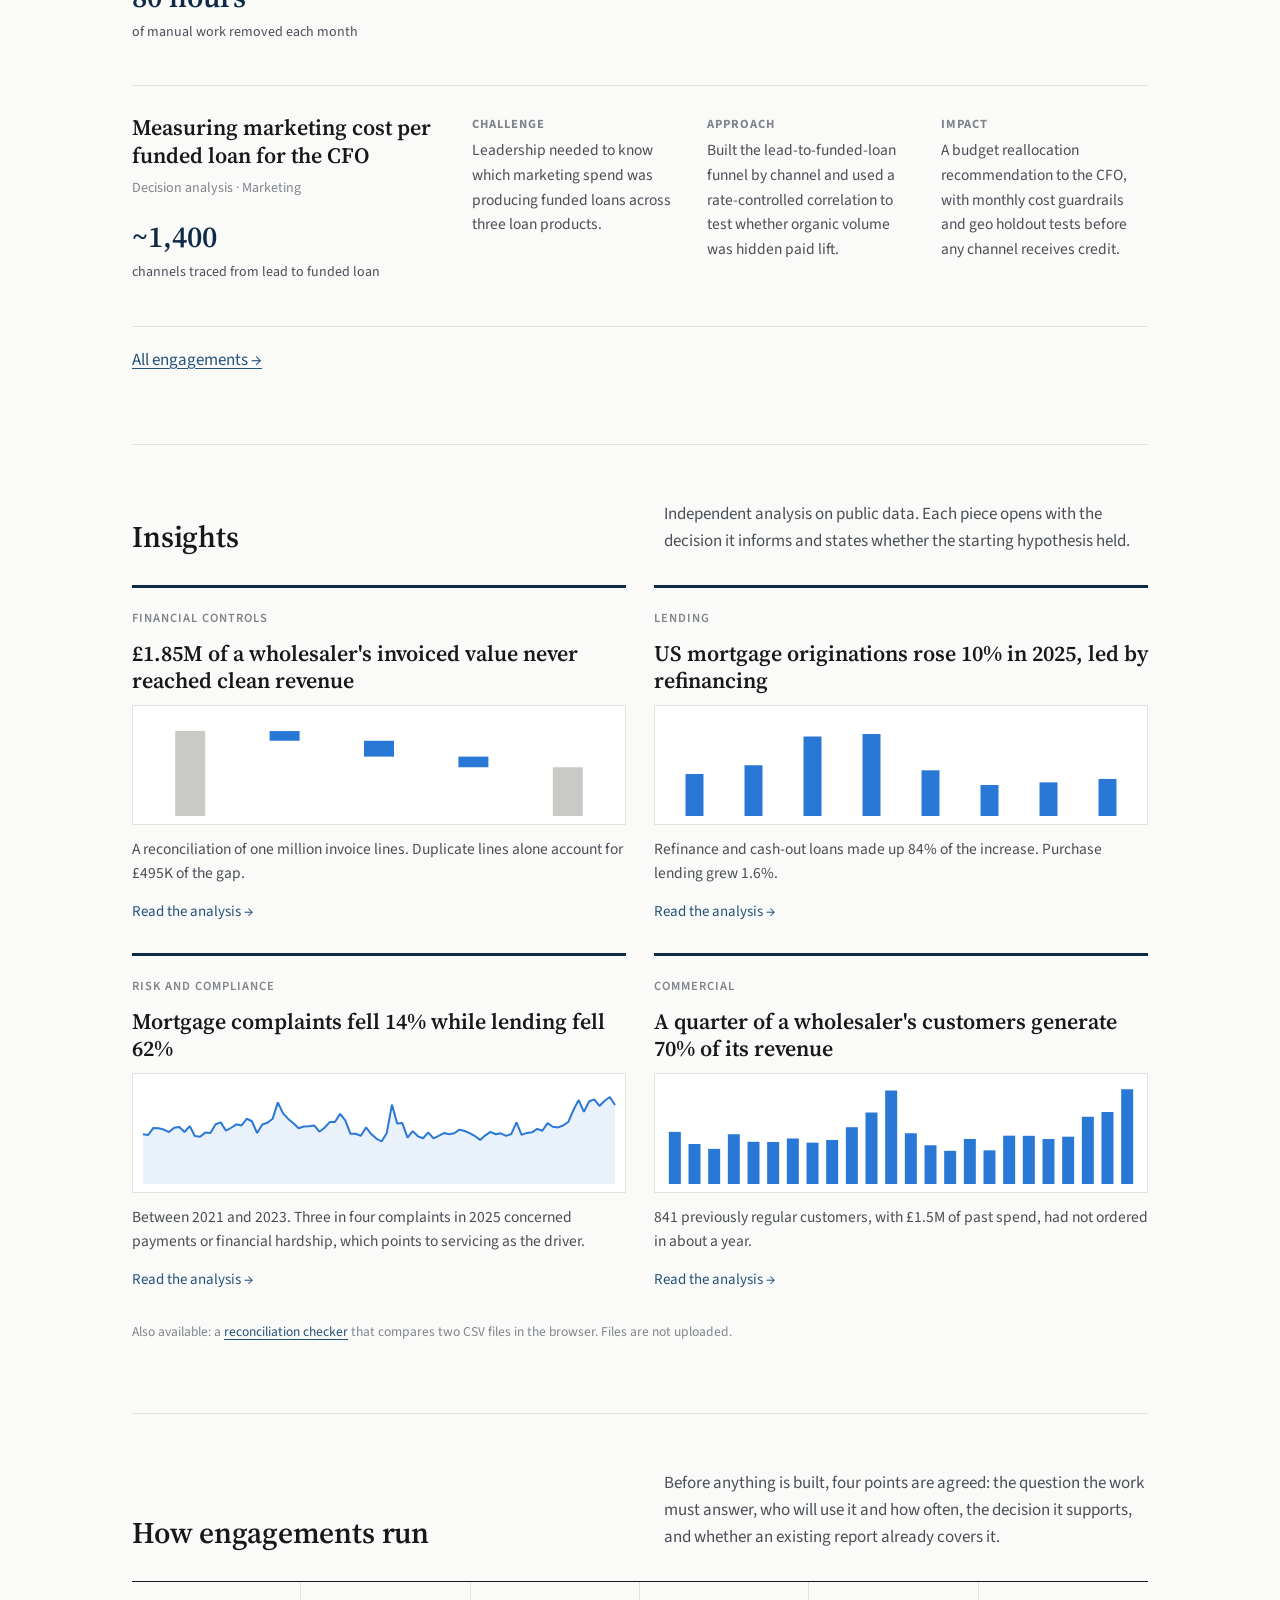
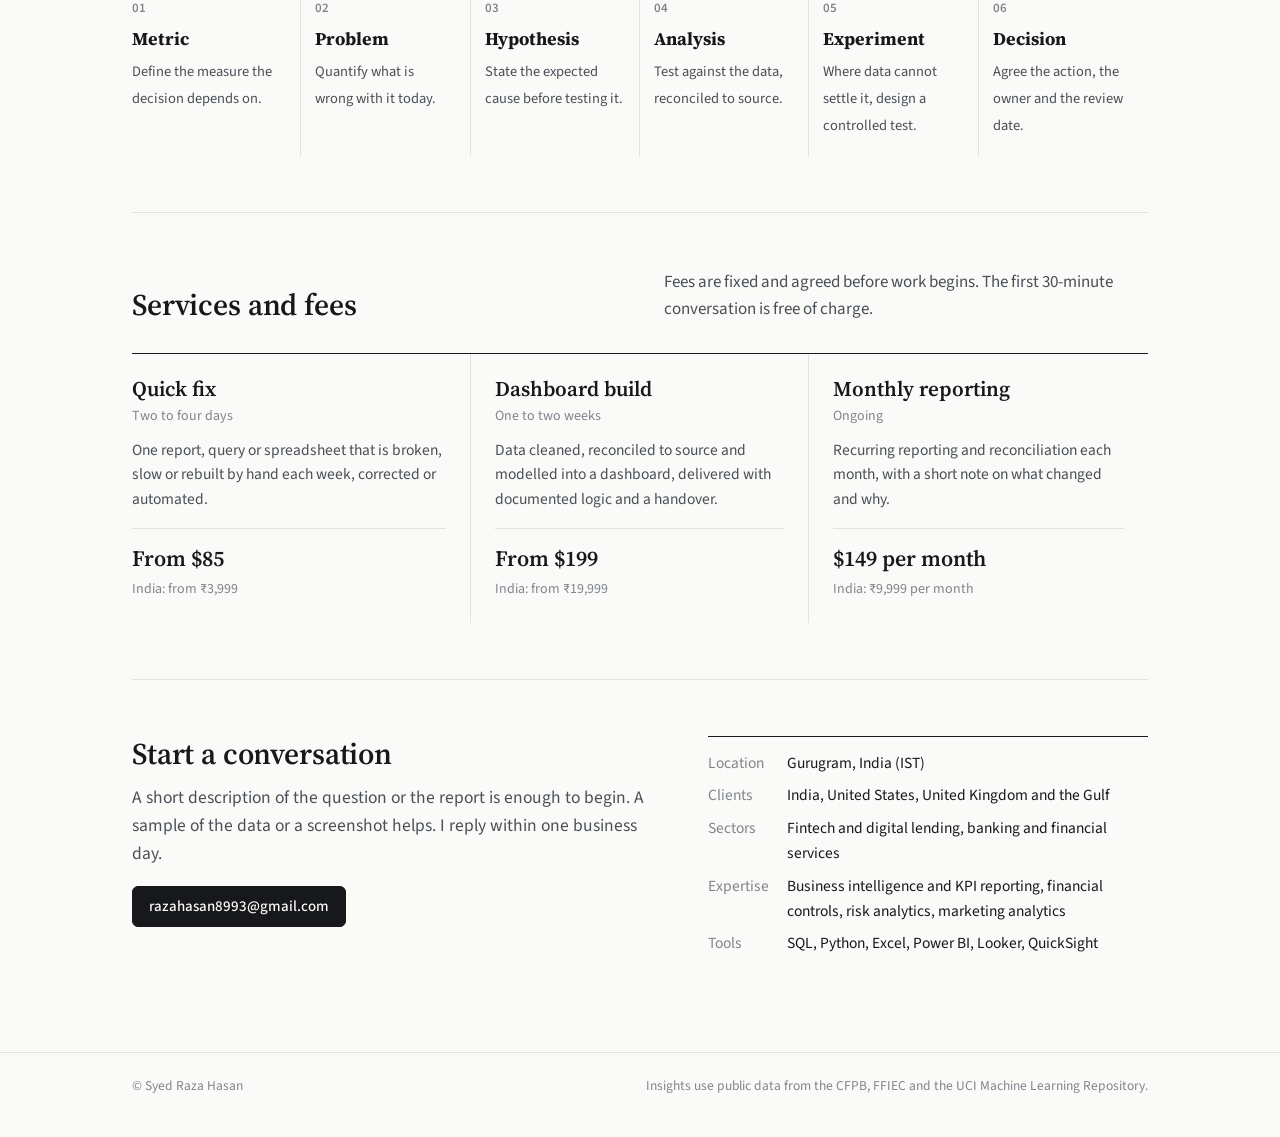
==== commit a972c307: "Position as data and business analytics; remove employer names" ====
--- a/index.html
+++ b/index.html
@@ -3,10 +3,10 @@
 <head>
 <meta charset="utf-8">
 <meta name="viewport" content="width=device-width, initial-scale=1">
-<title>Syed Raza Hasan | Finance and Operations Analytics</title>
-<meta name="description" content="Independent data analyst. Analytics, reporting and controls for finance and operations leaders. Ten years in US fintech and banking.">
-<meta property="og:title" content="Syed Raza Hasan | Finance and Operations Analytics">
-<meta property="og:description" content="Analytics, reporting and controls for finance and operations leaders.">
+<title>Syed Raza Hasan | Data and Business Analytics</title>
+<meta name="description" content="Independent data analyst. Analytics, reporting and controls for finance and business leaders. Ten years in fintech and banking.">
+<meta property="og:title" content="Syed Raza Hasan | Data and Business Analytics">
+<meta property="og:description" content="Analytics, reporting and controls for finance and business leaders.">
 <link rel="preconnect" href="https://fonts.googleapis.com">
 <link rel="preconnect" href="https://fonts.gstatic.com" crossorigin>
 <link href="https://fonts.googleapis.com/css2?family=Source+Sans+3:wght@400;600&family=Source+Serif+4:opsz,wght@8..60,500;8..60,600&display=swap" rel="stylesheet">
@@ -16,7 +16,7 @@
 <body>
 <header class="site-head">
   <div class="wrap">
-    <a class="brand" href="index.html">Syed Raza Hasan<small>Finance and operations analytics</small></a>
+    <a class="brand" href="index.html">Syed Raza Hasan<small>Data and business analytics</small></a>
     <nav class="nav">
       <a class="hide-sm" href="#capabilities">Capabilities</a>
       <a class="hide-sm" href="#engagements">Engagements</a>
@@ -30,8 +30,8 @@
 <main class="wrap">
   <div class="hero-block">
     <p class="kicker">Independent data analyst</p>
-    <h1>Analytics, reporting and controls for finance and operations leaders.</h1>
-    <p class="lede">I'm Syed Raza Hasan. I have spent ten years in US fintech and banking, the last seven as the operations analyst for a US digital lender, responsible for executive KPIs, financial controls and investor reporting. I take on a small number of client engagements at a time, focused on numbers leadership can rely on and analysis that ends in a decision.</p>
+    <h1>Analytics, reporting and controls for finance and business leaders.</h1>
+    <p class="lede">I'm Syed Raza Hasan. I have spent ten years in fintech and banking, the last seven as the dedicated data analyst for a US digital lender, responsible for executive KPIs, financial controls and investor reporting. I take on a small number of client engagements at a time, focused on numbers leadership can rely on and analysis that ends in a decision.</p>
     <div class="cta-row">
       <a class="btn primary" href="mailto:razahasan8993@gmail.com?subject=Project%20enquiry">Discuss a project</a>
       <a class="btn" href="#insights">Read the insights</a>
@@ -44,7 +44,7 @@
       <p>Four areas, one discipline throughout: define the measure, reconcile it to source, and connect it to a decision.</p>
     </div>
     <div class="capabilities">
-      <div class="capability"><h3>Management reporting</h3><p>KPI frameworks and dashboards that leadership uses to run the business, built on metric definitions that finance and operations agree on.</p></div>
+      <div class="capability"><h3>Management reporting</h3><p>KPI frameworks and dashboards that leadership uses to run the business, built on metric definitions that finance and business teams agree on.</p></div>
       <div class="capability"><h3>Reconciliation and controls</h3><p>Matching what was billed, paid and received across systems, with every exception explained and an audit trail behind each figure.</p></div>
       <div class="capability"><h3>Process automation</h3><p>Recurring manual work in spreadsheets replaced with SQL and Python pipelines that run on schedule and can be maintained by your team.</p></div>
       <div class="capability"><h3>Decision analysis</h3><p>Focused work on a specific question, such as marketing spend, customer retention, vendor costs or pricing, ending in a recommendation.</p></div>
@@ -119,7 +119,7 @@
         <span class="more">Read the analysis &rarr;</span>
       </a>
       <a class="insight" href="work/mortgage-complaints.html">
-        <span class="cat">Operations</span>
+        <span class="cat">Risk and compliance</span>
         <h3>Mortgage complaints fell 14% while lending fell 62%</h3>
         <div class="thumb" id="th-cfpb"></div>
         <p>Between 2021 and 2023. Three in four complaints in 2025 concerned payments or financial hardship, which points to servicing as the driver.</p>
@@ -173,7 +173,8 @@
       <dl>
         <dt>Location</dt><dd>Gurugram, India (IST)</dd>
         <dt>Clients</dt><dd>India, United States, United Kingdom and the Gulf</dd>
-        <dt>Background</dt><dd>US digital lending, Accenture (risk analytics), Genpact (operations)</dd>
+        <dt>Sectors</dt><dd>Fintech and digital lending, banking and financial services</dd>
+        <dt>Expertise</dt><dd>Business intelligence and KPI reporting, financial controls, risk analytics, marketing analytics</dd>
         <dt>Tools</dt><dd>SQL, Python, Excel, Power BI, Looker, QuickSight</dd>
       </dl>
     </div>
